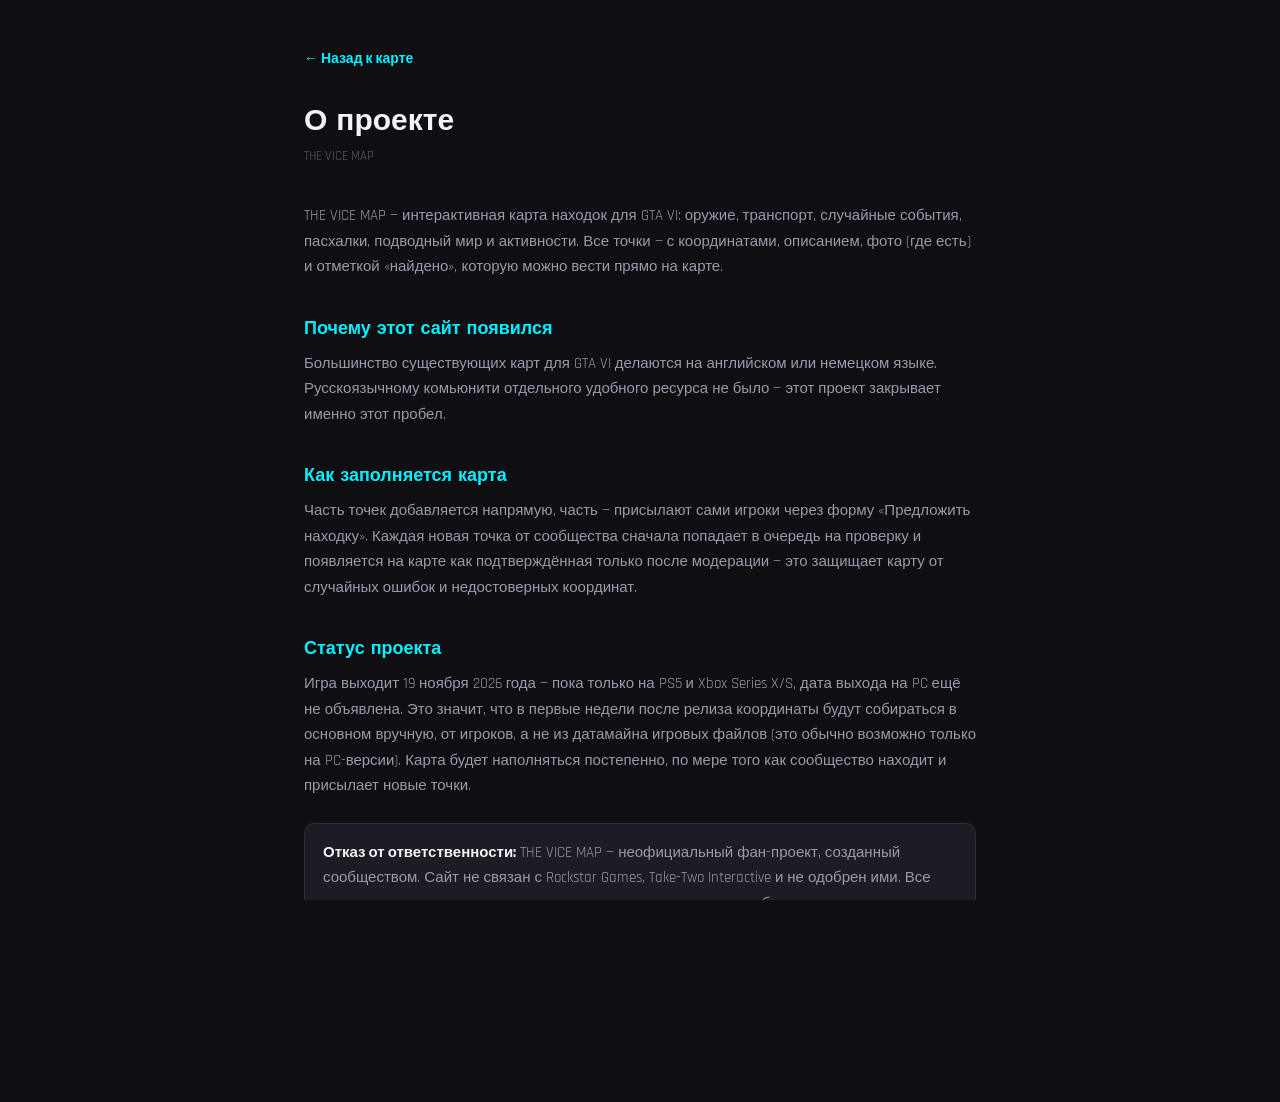
==== about.html @ bd26cc1d "Add files via upload" ====
<!DOCTYPE html>
<html lang="ru">
<head>
<meta charset="UTF-8">
<meta name="viewport" content="width=device-width, initial-scale=1.0">
<title>О проекте — THE VICE MAP</title>
<meta name="description" content="О проекте THE VICE MAP — неофициальной интерактивной карте GTA VI для русскоязычного комьюнити.">
<meta name="theme-color" content="#0f0f13">
<link rel="icon" href="icons/icon-192.png">
<link rel="preconnect" href="https://fonts.googleapis.com">
<link href="https://fonts.googleapis.com/css2?family=Orbitron:wght@600;800;900&family=Rajdhani:wght@400;500;600;700&display=swap" rel="stylesheet">
<link rel="stylesheet" href="style.css">
</head>
<body>
<main class="static-page">
  <a href="index.html" class="back-link">← Назад к карте</a>

  <h1 class="page-title">О проекте</h1>
  <p class="page-updated">THE VICE MAP</p>

  <p>THE VICE MAP — интерактивная карта находок для GTA VI: оружие, транспорт, случайные события, пасхалки, подводный мир и активности. Все точки — с координатами, описанием, фото (где есть) и отметкой «найдено», которую можно вести прямо на карте.</p>

  <h2>Почему этот сайт появился</h2>
  <p>Большинство существующих карт для GTA VI делаются на английском или немецком языке. Русскоязычному комьюнити отдельного удобного ресурса не было — этот проект закрывает именно этот пробел.</p>

  <h2>Как заполняется карта</h2>
  <p>Часть точек добавляется напрямую, часть — присылают сами игроки через форму «Предложить находку». Каждая новая точка от сообщества сначала попадает в очередь на проверку и появляется на карте как подтверждённая только после модерации — это защищает карту от случайных ошибок и недостоверных координат.</p>

  <h2>Статус проекта</h2>
  <p>Игра выходит 19 ноября 2026 года — пока только на PS5 и Xbox Series X/S, дата выхода на PC ещё не объявлена. Это значит, что в первые недели после релиза координаты будут собираться в основном вручную, от игроков, а не из датамайна игровых файлов (это обычно возможно только на PC-версии). Карта будет наполняться постепенно, по мере того как сообщество находит и присылает новые точки.</p>

  <div class="disclaimer-box">
    <p><strong>Отказ от ответственности:</strong> THE VICE MAP — неофициальный фан-проект, созданный сообществом. Сайт не связан с Rockstar Games, Take-Two Interactive и не одобрен ими. Все названия, персонажи и элементы игры принадлежат их правообладателям.</p>
  </div>

  <p>Есть вопросы, нашли ошибку на карте? Пишите на <a href="mailto:contact@thevicemap.com">contact@thevicemap.com</a>. А чтобы предложить находку — используйте форму «Предложить находку» прямо на <a href="index.html">карте</a>.</p>
</main>
</body>
</html>
---- style.css ----
/* =========================================================
   THE VICE MAP — style.css
   ========================================================= */

:root {
  --bg-base:      #0f0f13;
  --bg-panel:     #16161d;
  --bg-panel-2:   #1c1c25;
  --line:         rgba(255, 255, 255, 0.08);

  --pink:         #ff007f;
  --pink-soft:    rgba(255, 0, 127, 0.15);
  --cyan:         #00f0ff;
  --cyan-soft:    rgba(0, 240, 255, 0.15);

  --text-hi:      #f4f4f8;
  --text-mid:     #9a9aab;
  --text-low:     #5c5c6e;

  --radius:       10px;
  --sidebar-w:    340px;

  --font-display: 'Orbitron', sans-serif;
  --font-body:    'Rajdhani', sans-serif;
}

* { box-sizing: border-box; }

html, body {
  margin: 0;
  padding: 0;
  height: 100%;
  background: var(--bg-base);
  color: var(--text-hi);
  font-family: var(--font-body);
  overflow: hidden;
}

@media (prefers-reduced-motion: reduce) {
  *, *::before, *::after { animation-duration: 0.01ms !important; transition-duration: 0.01ms !important; }
}

button:focus-visible,
input:focus-visible,
.leaflet-marker-icon:focus-visible {
  outline: 2px solid var(--cyan);
  outline-offset: 2px;
}

#map {
  position: absolute;
  inset: 0;
  left: var(--sidebar-w);
  background: #0a0a0d;
  transition: left 0.25s ease;
}

/* САЙДБАР */
.sidebar {
  position: fixed;
  top: 0;
  left: 0;
  bottom: 0;
  width: var(--sidebar-w);
  background: linear-gradient(180deg, var(--bg-panel) 0%, var(--bg-base) 100%);
  border-right: 1px solid var(--line);
  z-index: 900;
  display: flex;
  flex-direction: column;
  transition: transform 0.3s cubic-bezier(0.4, 0, 0.2, 1);
}

.sidebar-scroll {
  flex: 1;
  overflow-y: auto;
  padding: 28px 20px 12px;
}

.sidebar-scroll::-webkit-scrollbar { width: 6px; }
.sidebar-scroll::-webkit-scrollbar-thumb { background: var(--pink); border-radius: 4px; }

.brand { margin-bottom: 26px; }

.brand-title {
  font-family: var(--font-display);
  font-weight: 900;
  font-size: 26px;
  letter-spacing: 1px;
  margin: 0;
  color: var(--text-hi);
  text-shadow: 0 0 18px var(--pink-soft);
}

.brand-title-accent {
  color: var(--cyan);
  text-shadow: 0 0 18px var(--cyan-soft), 0 0 4px var(--cyan);
}

.brand-subtitle {
  margin: 6px 0 0;
  font-size: 13px;
  color: var(--text-low);
  font-weight: 500;
}

.search-box {
  position: relative;
  margin-bottom: 28px;
}

.search-box-icon {
  position: absolute;
  left: 12px;
  top: 50%;
  transform: translateY(-50%);
  width: 16px;
  height: 16px;
  color: var(--text-low);
  pointer-events: none;
}

.search-box-input {
  width: 100%;
  background: var(--bg-panel-2);
  border: 1px solid var(--line);
  border-radius: var(--radius);
  padding: 11px 12px 11px 36px;
  color: var(--text-hi);
  font-family: var(--font-body);
  font-size: 15px;
  font-weight: 500;
  transition: border-color 0.2s, box-shadow 0.2s;
}

.search-box-input::placeholder { color: var(--text-low); }

.search-box-input:focus {
  outline: none;
  border-color: var(--cyan);
  box-shadow: 0 0 0 3px var(--cyan-soft);
}

.filters-head {
  display: flex;
  align-items: center;
  justify-content: space-between;
  margin: 0 0 10px 2px;
}

.filters-head .filters-label { margin: 0; }

.filters-quick {
  display: flex;
  gap: 6px;
}

.filters-quick-btn {
  background: transparent;
  border: 1px solid var(--line);
  color: var(--text-mid);
  font-family: var(--font-body);
  font-weight: 600;
  font-size: 11px;
  padding: 4px 9px;
  border-radius: 20px;
  cursor: pointer;
  transition: border-color 0.15s, color 0.15s;
}

.filters-quick-btn:hover {
  border-color: var(--cyan);
  color: var(--cyan);
}

.filters-label {
  font-size: 12px;
  font-weight: 700;
  color: var(--text-low);
  letter-spacing: 0.5px;
  margin: 0 0 10px 2px;
}

.filter-list {
  display: flex;
  flex-direction: column;
  gap: 6px;
}

.filter-item {
  display: flex;
  align-items: center;
  gap: 10px;
  padding: 10px 10px;
  border-radius: var(--radius);
  cursor: pointer;
  border: 1px solid transparent;
  transition: background 0.15s, border-color 0.15s;
}

.filter-item:hover { background: var(--bg-panel-2); }
.filter-item input[type="checkbox"] { display: none; }

.filter-swatch {
  width: 20px;
  height: 20px;
  border-radius: 5px;
  border: 2px solid var(--cat-color, var(--pink));
  flex-shrink: 0;
  display: flex;
  align-items: center;
  justify-content: center;
  transition: background 0.15s, box-shadow 0.15s;
}

.filter-item input:checked ~ .filter-swatch {
  background: var(--cat-color, var(--pink));
  box-shadow: 0 0 10px var(--cat-color, var(--pink));
}

.filter-swatch svg {
  width: 12px;
  height: 12px;
  color: var(--bg-base);
  opacity: 0;
  transition: opacity 0.15s;
}

.filter-item input:checked ~ .filter-swatch svg { opacity: 1; }

.filter-name {
  flex: 1;
  font-size: 15px;
  font-weight: 600;
  color: var(--text-hi);
  display: flex;
  align-items: center;
  gap: 6px;
}

/* SVG-иконка категории теперь используется и тут (не только на маркерах) —
   без явного размера браузер отрисует её в дефолтные 300×150px */
.filter-name svg {
  width: 14px;
  height: 14px;
  flex-shrink: 0;
  color: white; /* некоторые иконки используют currentColor вместо явного fill */
}

.filter-count {
  font-size: 12px;
  font-weight: 600;
  color: var(--text-low);
  background: var(--bg-panel-2);
  border-radius: 20px;
  padding: 2px 8px;
  min-width: 22px;
  text-align: center;
}

.filter-item.is-off .filter-name,
.filter-item.is-off .filter-count { color: var(--text-low); }

/* Тогл «показывать неподтверждённые точки» */
.toggle-row {
  display: flex;
  align-items: center;
  gap: 8px;
  margin-top: 10px;
  padding: 8px 10px;
  font-size: 12px;
  font-weight: 600;
  color: var(--text-mid);
  cursor: pointer;
}

.toggle-row input[type="checkbox"] {
  accent-color: var(--cyan);
  width: 14px;
  height: 14px;
  cursor: pointer;
}

.progress-box {
  margin-top: 30px;
  padding: 16px;
  background: var(--bg-panel-2);
  border-radius: var(--radius);
  border: 1px solid var(--line);
}

.progress-box-row {
  display: flex;
  justify-content: space-between;
  font-size: 13px;
  font-weight: 600;
  color: var(--text-mid);
  margin-bottom: 10px;
}

#progressText { color: var(--cyan); }

.progress-track {
  height: 6px;
  border-radius: 4px;
  background: var(--bg-base);
  overflow: hidden;
  margin-bottom: 14px;
}

.progress-fill {
  height: 100%;
  width: 0%;
  background: linear-gradient(90deg, var(--pink), var(--cyan));
  transition: width 0.35s ease;
}

.reset-btn {
  width: 100%;
  background: transparent;
  border: 1px solid var(--line);
  color: var(--text-mid);
  font-family: var(--font-body);
  font-weight: 600;
  font-size: 13px;
  padding: 9px;
  border-radius: 8px;
  cursor: pointer;
  transition: border-color 0.15s, color 0.15s;
}

.reset-btn:hover {
  border-color: var(--pink);
  color: var(--pink);
}

.sidebar-footer {
  padding: 14px 20px;
  border-top: 1px solid var(--line);
  font-size: 11px;
  line-height: 1.5;
  color: var(--text-low);
  display: flex;
  align-items: flex-start;
  gap: 8px;
}

.sidebar-footer .pulse-dot { margin-top: 3px; }

.pulse-dot {
  width: 7px;
  height: 7px;
  border-radius: 50%;
  background: var(--cyan);
  box-shadow: 0 0 6px var(--cyan);
  animation: pulse-dot 2s infinite;
  flex-shrink: 0;
}

@keyframes pulse-dot {
  0%, 100% { opacity: 1; }
  50% { opacity: 0.35; }
}

.hamburger {
  display: none;
  position: fixed;
  top: 14px;
  left: 14px;
  z-index: 1100;
  width: 44px;
  height: 44px;
  background: var(--bg-panel);
  border: 1px solid var(--line);
  border-radius: 8px;
  flex-direction: column;
  align-items: center;
  justify-content: center;
  gap: 5px;
  cursor: pointer;
}

.hamburger span {
  width: 20px;
  height: 2px;
  background: var(--text-hi);
  border-radius: 2px;
  transition: transform 0.25s ease, opacity 0.25s ease;
}

.hamburger.is-open span:nth-child(1) { transform: translateY(7px) rotate(45deg); }
.hamburger.is-open span:nth-child(2) { opacity: 0; }
.hamburger.is-open span:nth-child(3) { transform: translateY(-7px) rotate(-45deg); }

.overlay {
  display: none;
  position: fixed;
  inset: 0;
  background: rgba(0, 0, 0, 0.55);
  z-index: 850;
  opacity: 0;
  pointer-events: none;
  transition: opacity 0.25s ease;
}

.overlay.is-visible {
  opacity: 1;
  pointer-events: auto;
}

/* МАРКЕРЫ LEAFLET */
.leo-marker {
  width: 18px;
  height: 18px;
  border-radius: 50%;
  background: var(--m-color, var(--pink));
  border: 2px solid rgba(255,255,255,0.85);
  box-shadow: 0 0 10px var(--m-color, var(--pink)), 0 0 2px rgba(0,0,0,0.6);
  transition: transform 0.15s ease, opacity 0.3s ease;
  display: flex;
  align-items: center;
  justify-content: center;
  position: relative; /* нужно для позиционирования хвостика-указателя ниже */
}

/* Треугольный хвостик снизу — превращает кружок в форму метки-«капли»,
   как на большинстве игровых карт (GTA5-map и подобные). Сделан через
   ::after, а не через поворот всего элемента — так все существующие
   эффекты (hover, пульсация при ссылке, свечение редкости, fade-out)
   продолжают работать без единой правки, они не знают о хвостике вообще. */
.leo-marker::after {
  content: '';
  position: absolute;
  left: 50%;
  top: 100%;
  width: 0;
  height: 0;
  border-left: 5px solid transparent;
  border-right: 5px solid transparent;
  border-top: 7px solid var(--m-color, var(--pink));
  transform: translateX(-50%);
  filter: drop-shadow(0 1px 1px rgba(0,0,0,0.5));
}

/* SVG-иконка категории внутри кружка маркера */
.leo-marker-icon {
  display: flex;
  /* лёгкая тень для контраста на светлых цветах маркера (жёлтый/циан) */
  filter: drop-shadow(0 0 1px rgba(0,0,0,0.6));
}

.leo-marker-icon svg {
  width: 10px;
  height: 10px;
  display: block;
  color: white; /* некоторые иконки используют currentColor вместо явного fill */
}

.leo-marker:hover { transform: scale(1.25); }

.leo-marker.is-found {
  opacity: 0.4;
  filter: grayscale(0.6);
}

.leo-marker.fade-out { opacity: 0 !important; transform: scale(0.3); }

/* Пульсирующая обводка при переходе по прямой ссылке (#loc-002) —
   привлекает взгляд к нужному маркеру на карте. 3 импульса ≈ 2.7с,
   совпадает с таймаутом снятия класса в JS (highlightMarker). */
@keyframes leo-marker-pulse-ring {
  0%   { box-shadow: 0 0 0 0 rgba(255,255,255,0.9), 0 0 10px var(--m-color, var(--pink)); transform: scale(1); }
  50%  { box-shadow: 0 0 0 12px rgba(255,255,255,0), 0 0 18px var(--m-color, var(--pink)); transform: scale(1.2); }
  100% { box-shadow: 0 0 0 0 rgba(255,255,255,0), 0 0 10px var(--m-color, var(--pink)); transform: scale(1); }
}

.leo-marker.is-highlighted {
  animation: leo-marker-pulse-ring 0.9s ease-out 3;
}

/* Редкость: rare/unique получают более крупный маркер и усиленное свечение */
.leo-marker.rarity-rare {
  width: 20px; height: 20px;
  box-shadow: 0 0 14px var(--m-color, var(--pink)), 0 0 3px rgba(0,0,0,0.6);
}
.leo-marker.rarity-rare .leo-marker-icon svg { width: 12px; height: 12px; }
.leo-marker.rarity-rare::after {
  border-left-width: 6px; border-right-width: 6px; border-top-width: 8px;
}

.leo-marker.rarity-unique {
  width: 24px; height: 24px;
  border-width: 3px;
  box-shadow: 0 0 20px var(--m-color, var(--pink)), 0 0 40px var(--m-color, var(--pink)), 0 0 4px rgba(0,0,0,0.6);
}
.leo-marker.rarity-unique .leo-marker-icon svg { width: 14px; height: 14px; }
.leo-marker.rarity-unique::after {
  border-left-width: 7px; border-right-width: 7px; border-top-width: 9px;
}

/* Точки, ожидающие проверки модератором — видны только при включённом тогле,
   визуально отличаются пунктирной обводкой и приглушённостью */
.leo-marker.is-unverified {
  opacity: 0.55;
  border-style: dashed;
  border-color: #fff;
}

/* ПОПАП */
.leaflet-popup.leo-popup .leaflet-popup-content-wrapper {
  background: var(--bg-panel);
  color: var(--text-hi);
  border-radius: 10px;
  border: 1px solid var(--pop-color, var(--pink));
  box-shadow: 0 0 0 1px rgba(0,0,0,0.4), 0 0 24px var(--pop-glow, var(--pink-soft));
  padding: 0;
  overflow: hidden;
}

.leaflet-popup.leo-popup .leaflet-popup-content { margin: 0; width: 250px !important; }

/* Админ-попап (форма картографа) шире обычных — своя ширина, чтобы не
   зависеть от общего правила выше и не обрезаться overflow:hidden у
   .leaflet-popup-content-wrapper */
.leaflet-popup.admin-popup .leaflet-popup-content { width: 280px !important; }

.leaflet-popup.leo-popup .leaflet-popup-tip { background: var(--pop-color, var(--pink)); }
.leaflet-popup.leo-popup .leaflet-popup-close-button {
  color: #fff !important;
  font-size: 18px !important;
  padding: 6px 8px 0 0 !important;
  z-index: 10;
  text-shadow: 0 1px 3px rgba(0,0,0,0.8);
}

.leo-popup-inner { font-family: var(--font-body); }

.leo-popup-band {
  height: 4px;
  background: var(--pop-color, var(--pink));
  box-shadow: 0 0 8px var(--pop-color, var(--pink));
}

/* СТИЛИ ДЛЯ ИЗОБРАЖЕНИЯ В ПОПАПЕ */
.leo-popup-img-wrap {
  width: 100%;
  height: 130px;
  overflow: hidden;
  background: var(--bg-base);
  border-bottom: 1px solid var(--line);
}

.leo-popup-img {
  width: 100%;
  height: 100%;
  object-fit: cover;
  display: block;
  transition: transform 0.3s ease;
}

.leo-popup-img-wrap:hover .leo-popup-img {
  transform: scale(1.05);
}

.leo-popup-body { padding: 14px 16px 16px; }

/* Бейдж редкости рядом с категорией */
.leo-popup-rarity {
  font-weight: 700;
}
.leo-popup-rarity.rarity-rare { color: var(--cyan); }
.leo-popup-rarity.rarity-unique { color: #ffd400; }

/* Тэги условий (ночь/дождь/нужен инструмент и т.д.) */
.leo-popup-tags {
  display: flex;
  flex-wrap: wrap;
  gap: 5px;
  margin: 0 0 12px;
}

.leo-popup-tag {
  font-size: 11px;
  font-weight: 600;
  color: var(--text-mid);
  background: var(--bg-panel-2);
  border: 1px solid var(--line);
  border-radius: 20px;
  padding: 3px 9px;
}

/* Баннер «точка ожидает проверки модератором» */
.leo-popup-unverified {
  font-size: 11px;
  font-weight: 700;
  color: #ffd400;
  background: rgba(255, 212, 0, 0.1);
  border: 1px solid rgba(255, 212, 0, 0.35);
  border-radius: 6px;
  padding: 6px 8px;
  margin-bottom: 10px;
}

.leo-popup-approve-btn {
  display: block;
  width: 100%;
  margin-top: 6px;
  background: transparent;
  border: 1px solid #ffd400;
  color: #ffd400;
  font-family: var(--font-body);
  font-weight: 700;
  font-size: 12px;
  padding: 6px;
  border-radius: 6px;
  cursor: pointer;
  transition: background 0.15s, color 0.15s;
}

.leo-popup-approve-btn:hover:not(:disabled) { background: #ffd400; color: var(--bg-base); }
.leo-popup-approve-btn:disabled { opacity: 0.6; cursor: not-allowed; }

.leo-popup-category {
  font-size: 11px;
  font-weight: 700;
  color: var(--pop-color, var(--pink));
  margin-bottom: 4px;
  display: flex;
  align-items: center;
  gap: 5px;
}

/* Без явного размера SVG-иконка рендерится в дефолтные 300×150px */
.leo-popup-category svg {
  width: 13px;
  height: 13px;
  flex-shrink: 0;
  color: var(--pop-color, var(--pink)); /* для иконок на currentColor (транспорт, активности) */
}

.leo-popup-title {
  font-family: var(--font-display);
  font-size: 16px;
  font-weight: 700;
  margin: 0 0 8px;
  color: var(--text-hi);
  line-height: 1.25;
}

.leo-popup-desc {
  font-size: 14px;
  font-weight: 500;
  color: var(--text-mid);
  line-height: 1.4;
  margin: 0 0 14px;
}

.leo-popup-btn {
  width: 100%;
  border: 1px solid var(--pop-color, var(--pink));
  background: transparent;
  color: var(--pop-color, var(--pink));
  font-family: var(--font-body);
  font-weight: 700;
  font-size: 13px;
  padding: 9px;
  border-radius: 7px;
  cursor: pointer;
  transition: background 0.15s, color 0.15s;
}

.leo-popup-btn:hover { background: var(--pop-color, var(--pink)); color: var(--bg-base); }

.leo-popup-btn.is-active {
  background: var(--pop-color, var(--pink));
  color: var(--bg-base);
}

/* Ряд действий в попапе: кнопка "найдено" (растягивается) + компактная
   кнопка "поделиться" рядом */
.leo-popup-actions {
  display: flex;
  gap: 8px;
}

.leo-popup-actions .leo-popup-btn { flex: 1; }

.leo-popup-share-btn {
  flex-shrink: 0;
  width: 38px;
  border: 1px solid var(--pop-color, var(--pink));
  background: transparent;
  color: var(--pop-color, var(--pink));
  font-size: 15px;
  border-radius: 7px;
  cursor: pointer;
  transition: background 0.15s, color 0.15s;
}

.leo-popup-share-btn:hover,
.leo-popup-share-btn.is-copied {
  background: var(--pop-color, var(--pink));
  color: var(--bg-base);
}

.suggest-btn {
  width: 100%;
  margin-top: 14px;
  background: transparent;
  border: 1px solid var(--cyan);
  color: var(--cyan);
  font-family: var(--font-body);
  font-weight: 700;
  font-size: 14px;
  padding: 11px;
  border-radius: var(--radius);
  cursor: pointer;
  transition: background 0.15s, color 0.15s, box-shadow 0.15s;
}

.suggest-btn:hover {
  background: var(--cyan);
  color: var(--bg-base);
  box-shadow: 0 0 16px var(--cyan-soft);
}

/* МОДАЛКА */
.modal-overlay {
  position: fixed;
  inset: 0;
  background: rgba(0, 0, 0, 0.65);
  z-index: 1300;
  opacity: 0;
  pointer-events: none;
  transition: opacity 0.25s ease;
}

.modal-overlay.is-open {
  opacity: 1;
  pointer-events: auto;
}

.modal-card {
  position: fixed;
  top: 50%;
  left: 50%;
  transform: translate(-50%, -50%) scale(0.96);
  width: min(90vw, 420px);
  max-height: 86vh;
  overflow-y: auto;
  background: var(--bg-panel);
  border: 1px solid var(--cyan);
  border-radius: 14px;
  box-shadow: 0 0 40px var(--cyan-soft), 0 0 0 1px rgba(0,0,0,0.4);
  padding: 24px;
  z-index: 1400;
  opacity: 0;
  pointer-events: none;
  transition: opacity 0.25s ease, transform 0.25s ease;
}

.modal-card.is-open {
  opacity: 1;
  pointer-events: auto;
  transform: translate(-50%, -50%) scale(1);
}

.modal-card::-webkit-scrollbar { width: 6px; }
.modal-card::-webkit-scrollbar-thumb { background: var(--cyan); border-radius: 4px; }

.modal-close {
  position: absolute;
  top: 14px;
  right: 14px;
  width: 28px;
  height: 28px;
  background: transparent;
  border: none;
  color: var(--text-mid);
  font-size: 16px;
  cursor: pointer;
  transition: color 0.15s;
}

.modal-close:hover { color: var(--cyan); }

.modal-title {
  font-family: var(--font-display);
  font-size: 18px;
  font-weight: 700;
  color: var(--text-hi);
  margin: 0 0 8px;
  padding-right: 24px;
}

.modal-subtitle {
  font-size: 13px;
  font-weight: 500;
  color: var(--text-mid);
  line-height: 1.4;
  margin: 0 0 18px;
}

.form-label {
  display: block;
  font-size: 12px;
  font-weight: 700;
  color: var(--text-low);
  letter-spacing: 0.3px;
  margin: 14px 0 6px;
}

.form-input {
  width: 100%;
  background: var(--bg-panel-2);
  border: 1px solid var(--line);
  border-radius: 8px;
  padding: 10px 12px;
  color: var(--text-hi);
  font-family: var(--font-body);
  font-size: 14px;
  font-weight: 500;
  resize: none;
  transition: border-color 0.2s, box-shadow 0.2s;
}

.form-input::placeholder { color: var(--text-low); }

.form-input:focus {
  outline: none;
  border-color: var(--cyan);
  box-shadow: 0 0 0 3px var(--cyan-soft);
}

.form-input[readonly] { color: var(--text-mid); cursor: default; }

.form-row {
  display: grid;
  grid-template-columns: 1fr 1fr;
  gap: 10px;
}

.pick-btn {
  width: 100%;
  margin-top: 10px;
  background: var(--bg-panel-2);
  border: 1px dashed var(--line);
  color: var(--text-mid);
  font-family: var(--font-body);
  font-weight: 600;
  font-size: 13px;
  padding: 9px;
  border-radius: 8px;
  cursor: pointer;
  transition: border-color 0.15s, color 0.15s;
}

.pick-btn:hover { border-color: var(--pink); color: var(--pink); }
.pick-btn.is-picking { border-color: var(--pink); color: var(--pink); border-style: solid; }

/* Файловый инпут — приводим к тому же виду, что остальные поля формы */
input[type="file"].form-input {
  padding: 9px 12px;
  font-size: 13px;
  color: var(--text-mid);
}

.photo-preview {
  margin: 8px 0 0;
  font-size: 12px;
  color: var(--cyan);
  display: flex;
  align-items: center;
  gap: 8px;
}

.photo-preview img {
  width: 44px;
  height: 44px;
  object-fit: cover;
  border-radius: 6px;
  border: 1px solid var(--line);
}

.form-actions { margin-top: 18px; }

.submit-btn {
  width: 100%;
  background: var(--pink);
  border: none;
  color: #fff;
  font-family: var(--font-body);
  font-weight: 700;
  font-size: 15px;
  padding: 12px;
  border-radius: 8px;
  cursor: pointer;
  transition: box-shadow 0.15s, opacity 0.15s;
}

.submit-btn:hover { box-shadow: 0 0 18px var(--pink-soft); }
.submit-btn:disabled { opacity: 0.5; cursor: not-allowed; box-shadow: none; }

.suggest-status {
  margin: 12px 0 0;
  font-size: 13px;
  font-weight: 600;
  text-align: center;
}

.suggest-status.is-success { color: var(--cyan); }
.suggest-status.is-error { color: var(--pink); }

.hp-field {
  position: absolute;
  left: -9999px;
  top: -9999px;
}

/* =========================================================
   ПАНЕЛЬ КАРТОГРАФА (видна только в режиме админа)
   ========================================================= */

.admin-panel {
  position: fixed;
  top: 14px;
  right: 14px;
  z-index: 1000;
  width: 240px;
  background: var(--bg-panel);
  border: 1px solid var(--cyan);
  border-radius: 10px;
  box-shadow: 0 0 24px var(--cyan-soft);
  padding: 12px;
  display: none;
}

.admin-panel.is-open { display: block; }

.admin-panel-title {
  font-family: var(--font-display);
  font-size: 12px;
  font-weight: 700;
  color: var(--cyan);
  margin-bottom: 8px;
}

.admin-panel-row {
  display: flex;
  gap: 6px;
}

.admin-panel-input {
  width: 0;
  flex: 1;
  background: var(--bg-panel-2);
  border: 1px solid var(--line);
  border-radius: 6px;
  padding: 7px 8px;
  color: var(--text-hi);
  font-family: var(--font-body);
  font-size: 13px;
}

.admin-panel-input:focus { outline: none; border-color: var(--cyan); }

.admin-panel-btn {
  flex-shrink: 0;
  background: var(--cyan);
  border: none;
  color: var(--bg-base);
  font-family: var(--font-body);
  font-weight: 700;
  font-size: 12px;
  padding: 0 12px;
  border-radius: 6px;
  cursor: pointer;
}

.admin-panel-hint {
  margin: 8px 0 0;
  font-size: 10px;
  color: var(--text-low);
  line-height: 1.4;
}

@media (max-width: 860px) {
  .hamburger { display: flex; }

  .sidebar {
    width: min(85vw, 340px);
    transform: translateX(-100%);
    box-shadow: 0 0 40px rgba(0,0,0,0.5);
  }

  .sidebar.is-open { transform: translateX(0); }
  #map { left: 0; }
  .leaflet-popup.leo-popup .leaflet-popup-content { width: 220px !important; }
  .leaflet-popup.admin-popup .leaflet-popup-content { width: 250px !important; }
  .modal-card { width: min(92vw, 420px); padding: 20px; }
}

/* =========================================================
   ТЕКСТОВЫЕ СТРАНИЦЫ (About, Privacy Policy) — отдельные
   лёгкие HTML-страницы без Leaflet/Supabase, только этот CSS.
   ========================================================= */

.static-page {
  max-width: 720px;
  margin: 0 auto;
  padding: 48px 24px 80px;
}

.static-page .back-link {
  display: inline-flex;
  align-items: center;
  gap: 6px;
  font-size: 14px;
  font-weight: 600;
  color: var(--cyan);
  text-decoration: none;
  margin-bottom: 32px;
}

.static-page .back-link:hover { text-decoration: underline; }

.static-page .page-title {
  font-family: var(--font-display);
  font-size: 30px;
  font-weight: 800;
  margin: 0 0 8px;
  color: var(--text-hi);
}

.static-page .page-updated {
  font-size: 13px;
  color: var(--text-low);
  margin: 0 0 36px;
}

.static-page h2 {
  font-family: var(--font-display);
  font-size: 18px;
  font-weight: 700;
  color: var(--cyan);
  margin: 36px 0 12px;
}

.static-page p,
.static-page li {
  font-size: 15px;
  line-height: 1.7;
  color: var(--text-mid);
  margin: 0 0 14px;
}

.static-page ul { padding-left: 20px; margin: 0 0 14px; }
.static-page li { margin-bottom: 8px; }

.static-page strong { color: var(--text-hi); }

.static-page a { color: var(--pink); }

.static-page .disclaimer-box {
  background: var(--bg-panel-2);
  border: 1px solid var(--line);
  border-radius: var(--radius);
  padding: 16px 18px;
  margin: 24px 0;
}

.static-page .disclaimer-box p:last-child { margin-bottom: 0; }
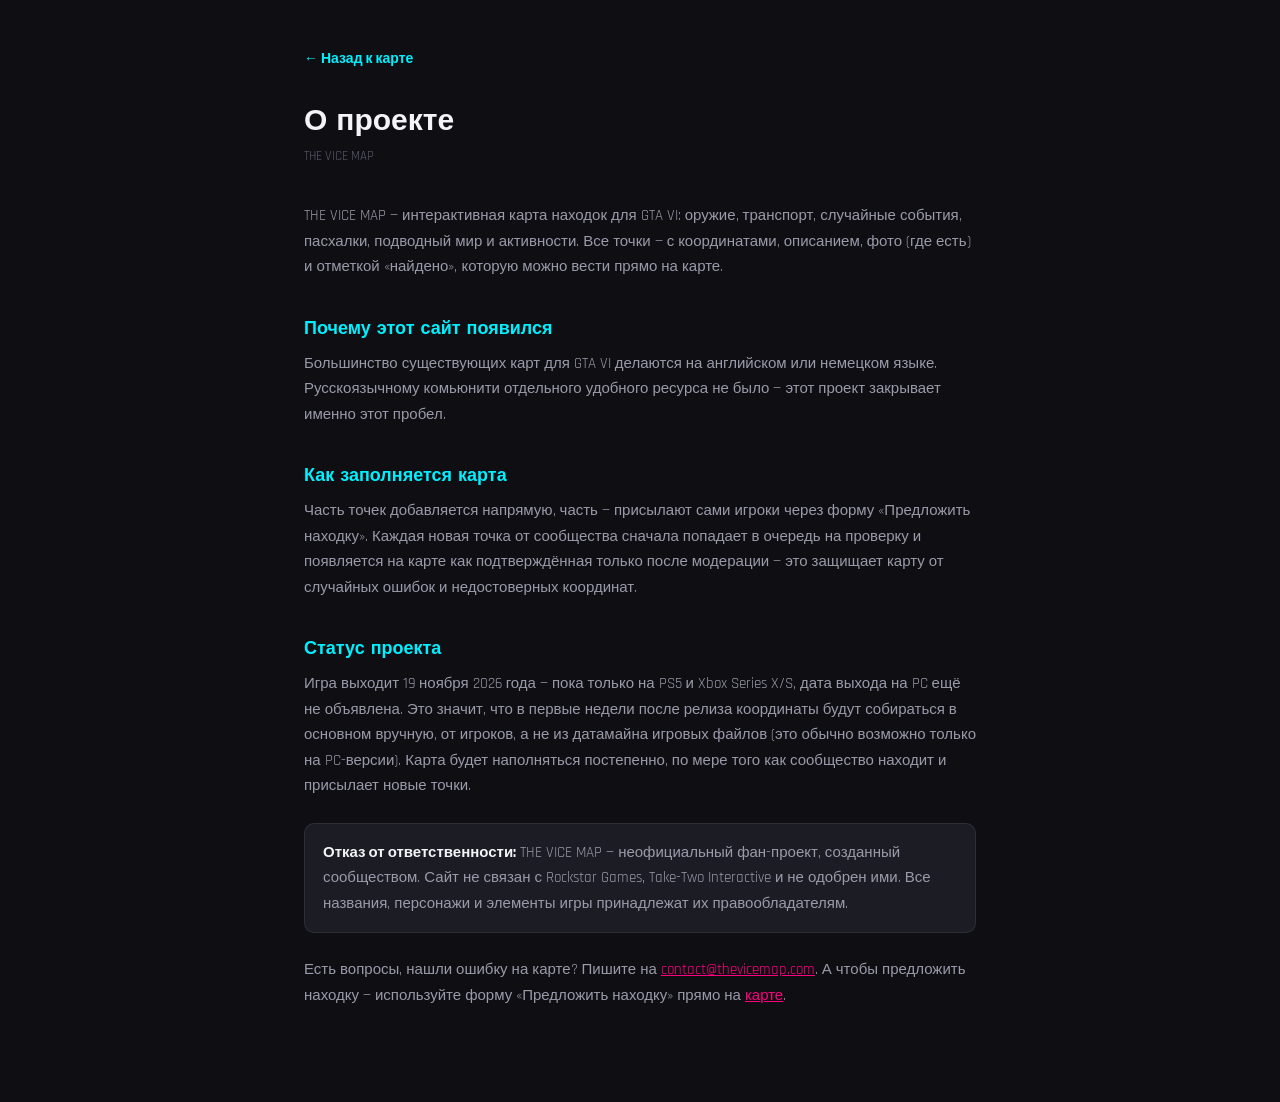
==== commit 27116931: "Add files via upload" ====
--- a/about.html
+++ b/about.html
@@ -6,12 +6,13 @@
 <title>О проекте — THE VICE MAP</title>
 <meta name="description" content="О проекте THE VICE MAP — неофициальной интерактивной карте GTA VI для русскоязычного комьюнити.">
 <meta name="theme-color" content="#0f0f13">
+<link rel="canonical" href="https://thevicemap.com/about.html">
 <link rel="icon" href="icons/icon-192.png">
 <link rel="preconnect" href="https://fonts.googleapis.com">
 <link href="https://fonts.googleapis.com/css2?family=Orbitron:wght@600;800;900&family=Rajdhani:wght@400;500;600;700&display=swap" rel="stylesheet">
 <link rel="stylesheet" href="style.css">
 </head>
-<body>
+<body class="static-page-body">
 <main class="static-page">
   <a href="index.html" class="back-link">← Назад к карте</a>
 
--- a/style.css
+++ b/style.css
@@ -34,6 +34,15 @@
   color: var(--text-hi);
   font-family: var(--font-body);
   overflow: hidden;
+}
+
+/* Текстовые страницы (About, Privacy) — не карта, им нужна обычная
+   прокрутка документа, а не overflow:hidden, который нужен только для
+   страницы с картой (там скроллится сама карта, а не body). */
+body.static-page-body {
+  overflow-y: auto;
+  height: auto;
+  min-height: 100%;
 }
 
 @media (prefers-reduced-motion: reduce) {
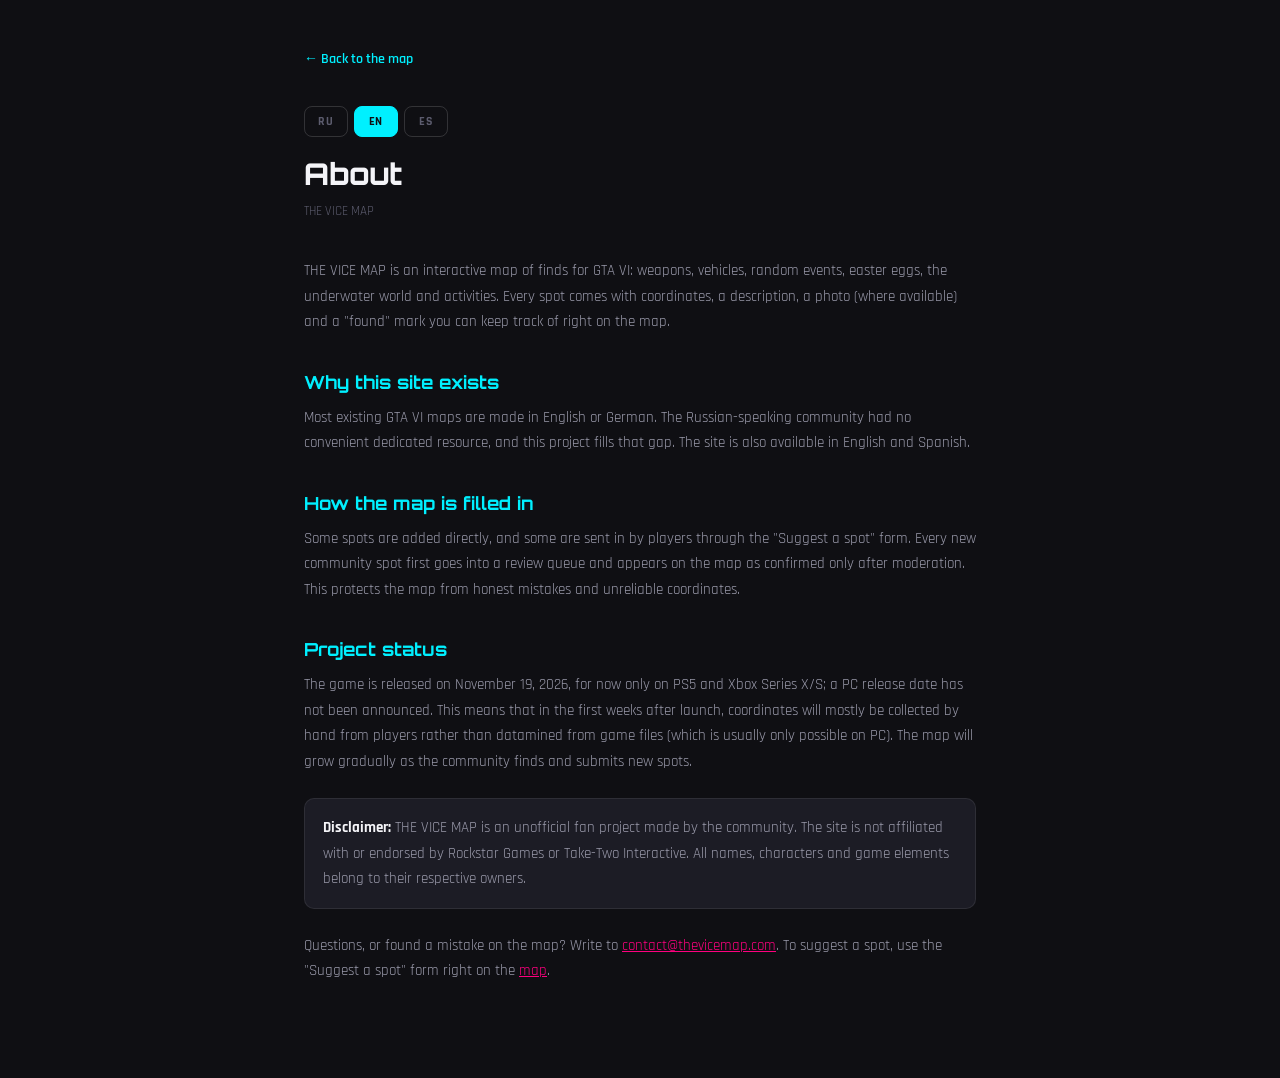
==== commit 28a27ca3: "Переводы страниц «О проекте» и «Конфиденциальность» (RU/EN/ES), актуализация политики конфиденциальн" ====
--- a/about.html
+++ b/about.html
@@ -1,28 +1,34 @@
 <!DOCTYPE html>
-<html lang="ru">
+<html lang="ru" class="static-page-html" data-title-en="About — THE VICE MAP" data-title-es="Acerca de — THE VICE MAP" data-desc-en="About THE VICE MAP — an unofficial interactive GTA VI map made by the community." data-desc-es="Acerca de THE VICE MAP — un mapa interactivo no oficial de GTA VI hecho por la comunidad.">
 <head>
 <meta charset="UTF-8">
 <meta name="viewport" content="width=device-width, initial-scale=1.0">
 <title>О проекте — THE VICE MAP</title>
 <meta name="description" content="О проекте THE VICE MAP — неофициальной интерактивной карте GTA VI для русскоязычного комьюнити.">
 <meta name="theme-color" content="#0f0f13">
-<link rel="canonical" href="https://thevicemap.com/about.html">
-<link rel="icon" href="icons/icon-192.png">
+<link rel="canonical" href="https://thevicemap.com/about">
+<link rel="icon" href="/icons/icon-192.png">
 <link rel="preconnect" href="https://fonts.googleapis.com">
 <link href="https://fonts.googleapis.com/css2?family=Orbitron:wght@600;800;900&family=Rajdhani:wght@400;500;600;700&display=swap" rel="stylesheet">
-<link rel="stylesheet" href="style.css">
+<link rel="stylesheet" href="/style.css">
 </head>
 <body class="static-page-body">
 <main class="static-page">
-  <a href="index.html" class="back-link">← Назад к карте</a>
+  <a href="/" class="back-link" data-i18n="page.back">← Назад к карте</a>
+  <div class="lang-switch" role="group" aria-label="Language">
+    <button type="button" class="lang-btn" data-lang="ru">RU</button>
+    <button type="button" class="lang-btn" data-lang="en">EN</button>
+    <button type="button" class="lang-btn" data-lang="es">ES</button>
+  </div>
 
+  <div data-lang-block="ru">
   <h1 class="page-title">О проекте</h1>
   <p class="page-updated">THE VICE MAP</p>
 
   <p>THE VICE MAP — интерактивная карта находок для GTA VI: оружие, транспорт, случайные события, пасхалки, подводный мир и активности. Все точки — с координатами, описанием, фото (где есть) и отметкой «найдено», которую можно вести прямо на карте.</p>
 
   <h2>Почему этот сайт появился</h2>
-  <p>Большинство существующих карт для GTA VI делаются на английском или немецком языке. Русскоязычному комьюнити отдельного удобного ресурса не было — этот проект закрывает именно этот пробел.</p>
+  <p>Большинство существующих карт для GTA VI делаются на английском или немецком языке. Русскоязычному комьюнити отдельного удобного ресурса не было — этот проект закрывает именно этот пробел. Сайт доступен также на английском и испанском.</p>
 
   <h2>Как заполняется карта</h2>
   <p>Часть точек добавляется напрямую, часть — присылают сами игроки через форму «Предложить находку». Каждая новая точка от сообщества сначала попадает в очередь на проверку и появляется на карте как подтверждённая только после модерации — это защищает карту от случайных ошибок и недостоверных координат.</p>
@@ -34,7 +40,53 @@
     <p><strong>Отказ от ответственности:</strong> THE VICE MAP — неофициальный фан-проект, созданный сообществом. Сайт не связан с Rockstar Games, Take-Two Interactive и не одобрен ими. Все названия, персонажи и элементы игры принадлежат их правообладателям.</p>
   </div>
 
-  <p>Есть вопросы, нашли ошибку на карте? Пишите на <a href="mailto:contact@thevicemap.com">contact@thevicemap.com</a>. А чтобы предложить находку — используйте форму «Предложить находку» прямо на <a href="index.html">карте</a>.</p>
+  <p>Есть вопросы, нашли ошибку на карте? Пишите на <a href="mailto:contact@thevicemap.com">contact@thevicemap.com</a>. А чтобы предложить находку — используйте форму «Предложить находку» прямо на <a href="/">карте</a>.</p>
+  </div>
+
+  <div data-lang-block="en">
+  <h1 class="page-title">About</h1>
+  <p class="page-updated">THE VICE MAP</p>
+
+  <p>THE VICE MAP is an interactive map of finds for GTA VI: weapons, vehicles, random events, easter eggs, the underwater world and activities. Every spot comes with coordinates, a description, a photo (where available) and a "found" mark you can keep track of right on the map.</p>
+
+  <h2>Why this site exists</h2>
+  <p>Most existing GTA VI maps are made in English or German. The Russian-speaking community had no convenient dedicated resource, and this project fills that gap. The site is also available in English and Spanish.</p>
+
+  <h2>How the map is filled in</h2>
+  <p>Some spots are added directly, and some are sent in by players through the "Suggest a spot" form. Every new community spot first goes into a review queue and appears on the map as confirmed only after moderation. This protects the map from honest mistakes and unreliable coordinates.</p>
+
+  <h2>Project status</h2>
+  <p>The game is released on November 19, 2026, for now only on PS5 and Xbox Series X/S; a PC release date has not been announced. This means that in the first weeks after launch, coordinates will mostly be collected by hand from players rather than datamined from game files (which is usually only possible on PC). The map will grow gradually as the community finds and submits new spots.</p>
+
+  <div class="disclaimer-box">
+    <p><strong>Disclaimer:</strong> THE VICE MAP is an unofficial fan project made by the community. The site is not affiliated with or endorsed by Rockstar Games or Take-Two Interactive. All names, characters and game elements belong to their respective owners.</p>
+  </div>
+
+  <p>Questions, or found a mistake on the map? Write to <a href="mailto:contact@thevicemap.com">contact@thevicemap.com</a>. To suggest a spot, use the "Suggest a spot" form right on the <a href="/">map</a>.</p>
+  </div>
+
+  <div data-lang-block="es">
+  <h1 class="page-title">Acerca de</h1>
+  <p class="page-updated">THE VICE MAP</p>
+
+  <p>THE VICE MAP es un mapa interactivo de hallazgos de GTA VI: armas, vehículos, eventos aleatorios, secretos, el mundo submarino y actividades. Cada punto incluye coordenadas, descripción, foto (si la hay) y una marca de «encontrado» que puedes llevar directamente en el mapa.</p>
+
+  <h2>Por qué existe este sitio</h2>
+  <p>La mayoría de los mapas de GTA VI están hechos en inglés o alemán. La comunidad de habla rusa no tenía un recurso propio y cómodo, y este proyecto cubre ese vacío. El sitio también está disponible en inglés y español.</p>
+
+  <h2>Cómo se completa el mapa</h2>
+  <p>Algunos puntos se añaden directamente y otros los envían los propios jugadores mediante el formulario «Sugerir un hallazgo». Cada nuevo punto de la comunidad pasa primero a una cola de revisión y aparece en el mapa como confirmado solo tras la moderación. Esto protege el mapa de errores involuntarios y coordenadas poco fiables.</p>
+
+  <h2>Estado del proyecto</h2>
+  <p>El juego sale el 19 de noviembre de 2026, por ahora solo en PS5 y Xbox Series X/S; la fecha para PC aún no se ha anunciado. Esto significa que en las primeras semanas tras el lanzamiento las coordenadas se recopilarán sobre todo a mano, con la ayuda de los jugadores, y no extrayendo datos de los archivos del juego (algo que suele ser posible solo en PC). El mapa irá creciendo poco a poco a medida que la comunidad encuentre y envíe nuevos puntos.</p>
+
+  <div class="disclaimer-box">
+    <p><strong>Aviso legal:</strong> THE VICE MAP es un proyecto de fans no oficial, creado por la comunidad. El sitio no tiene relación con Rockstar Games ni Take-Two Interactive, ni cuenta con su aprobación. Todos los nombres, personajes y elementos del juego pertenecen a sus respectivos propietarios.</p>
+  </div>
+
+  <p>¿Tienes preguntas o has encontrado un error en el mapa? Escribe a <a href="mailto:contact@thevicemap.com">contact@thevicemap.com</a>. Para sugerir un hallazgo, usa el formulario «Sugerir un hallazgo» directamente en el <a href="/">mapa</a>.</p>
+  </div>
 </main>
+<script src="/i18n.js"></script>
 </body>
 </html>
--- a/style.css
+++ b/style.css
@@ -39,6 +39,7 @@
 /* Текстовые страницы (About, Privacy) — не карта, им нужна обычная
    прокрутка документа, а не overflow:hidden, который нужен только для
    страницы с картой (там скроллится сама карта, а не body). */
+html.static-page-html,
 body.static-page-body {
   overflow-y: auto;
   height: auto;
@@ -705,6 +706,48 @@
   transition: background 0.15s, color 0.15s;
 }
 
+.leo-popup-edit-btn {
+  background: transparent;
+  border: 1px solid var(--cyan);
+  color: var(--cyan);
+  font-family: var(--font-body);
+  font-weight: 600;
+  font-size: 12px;
+  padding: 7px;
+  border-radius: 7px;
+  cursor: pointer;
+  transition: background 0.15s, color 0.15s;
+}
+
+.leo-popup-edit-btn:hover:not(:disabled) { background: var(--cyan); color: var(--bg-base); }
+.leo-popup-edit-btn:disabled { opacity: 0.6; cursor: not-allowed; }
+
+.leo-popup-delete-btn {
+  display: block;
+  width: 100%;
+  margin-top: 8px;
+  background: transparent;
+  border: 1px solid var(--text-low);
+  color: var(--text-low);
+  font-family: var(--font-body);
+  font-weight: 600;
+  font-size: 12px;
+  padding: 7px;
+  border-radius: 7px;
+  cursor: pointer;
+  transition: border-color 0.15s, color 0.15s, background 0.15s;
+}
+
+.leo-popup-delete-btn:hover:not(:disabled) { border-color: #ff3b3b; color: #ff3b3b; }
+
+.leo-popup-delete-btn.is-confirming {
+  border-color: #ff3b3b;
+  background: #ff3b3b;
+  color: #fff;
+}
+
+.leo-popup-delete-btn:disabled { opacity: 0.6; cursor: not-allowed; }
+
 .leo-popup-share-btn:hover,
 .leo-popup-share-btn.is-copied {
   background: var(--pop-color, var(--pink));
@@ -1002,6 +1045,17 @@
   }
 
   .sidebar.is-open { transform: translateX(0); }
+
+  /* Кнопка-крестик (гамбургер) лежит поверх левого верхнего угла открытого
+     меню и закрывала начало названия — сдвигаем содержимое вниз. */
+  .sidebar-scroll { padding-top: 68px; }
+
+  /* Крупнее цели нажатия на телефоне (рекомендация ~44px, минимум ~36px) */
+  .filters-quick-btn { font-size: 12px; padding: 9px 13px; }
+  .toggle-row { padding: 14px 10px; gap: 10px; }
+  .toggle-row input[type="checkbox"] { width: 20px; height: 20px; flex-shrink: 0; }
+  .sidebar-footer a { display: inline-block; padding: 8px 0; }
+
   #map { left: 0; }
   .leaflet-popup.leo-popup .leaflet-popup-content { width: 220px !important; }
   .leaflet-popup.admin-popup .leaflet-popup-content { width: 250px !important; }
@@ -1078,3 +1132,23 @@
 }
 
 .static-page .disclaimer-box p:last-child { margin-bottom: 0; }
+
+.turnstile-box { margin: 14px 0 4px; min-height: 0; }
+
+/* Переключатель языка */
+.lang-switch { display: flex; gap: 6px; margin-top: 12px; }
+.lang-btn {
+  font-family: inherit; font-size: 12px; font-weight: 700; letter-spacing: 0.08em;
+  padding: 7px 12px; min-width: 44px; border-radius: 8px; cursor: pointer;
+  background: transparent; color: var(--text-low, #8a8a99);
+  border: 1px solid rgba(255, 255, 255, 0.15);
+}
+.lang-btn:hover { color: var(--cyan, #00f0ff); border-color: var(--cyan, #00f0ff); }
+.lang-btn.is-active { color: #0f0f13; background: var(--cyan, #00f0ff); border-color: var(--cyan, #00f0ff); }
+
+/* Языковые блоки статических страниц */
+[data-lang-block] { display: none; }
+html[lang="ru"] [data-lang-block="ru"],
+html[lang="en"] [data-lang-block="en"],
+html[lang="es"] [data-lang-block="es"] { display: block; }
+.static-page .lang-switch { margin: 6px 0 18px; }
